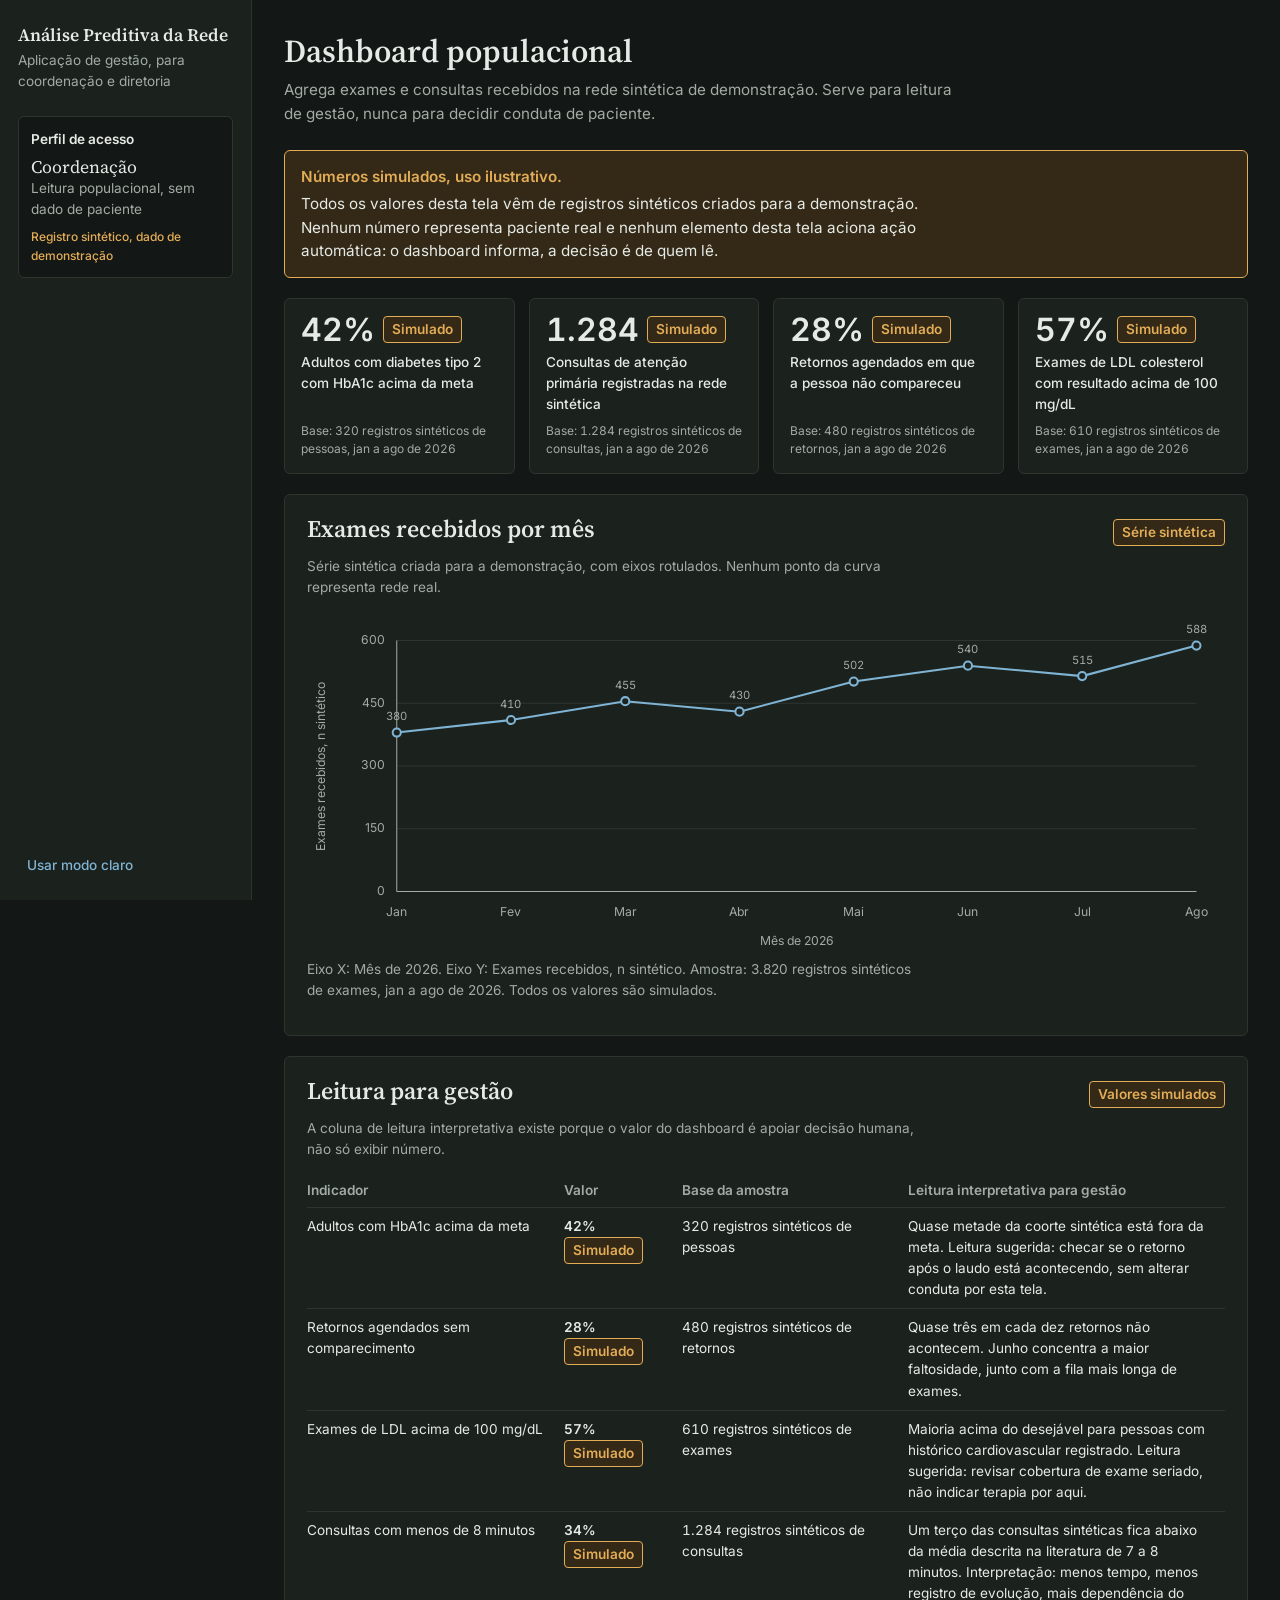
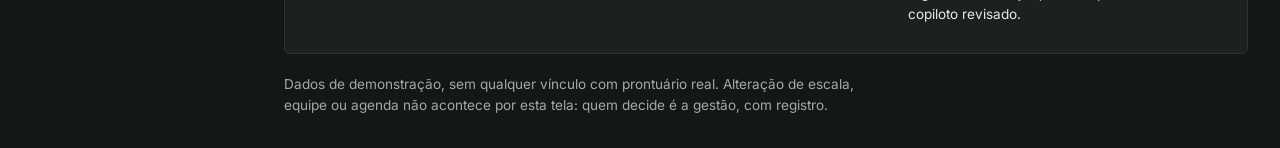
==== gestao/index.html @ dcf86ea3 "Etapa 1: dashboard vira aplicacao de gestao; app medico enxuto e padrao escuro" ====
<!doctype html>
<html lang="pt-BR" data-tema="escuro">
<head>
  <meta charset="utf-8">
  <meta name="viewport" content="width=device-width, initial-scale=1">
  <title>Análise Preditiva da Rede — Copiloto de Gestão</title>
  <meta name="description" content="Análise preditiva populacional para coordenação e diretoria. Números sintéticos, sem ação automática.">
  <link rel="stylesheet" href="../styles/fontes.css">
  <link rel="stylesheet" href="../styles/tokens.css">
  <link rel="stylesheet" href="../styles/app.css">
</head>
<body>
  <div class="app">

    <aside class="sidebar">
      <div class="marca">
        <p class="marca__nome">Análise Preditiva da Rede</p>
        <p class="marca__sub">Aplicação de gestão, para coordenação e diretoria</p>
      </div>

      <div class="contexto" aria-label="Perfil de acesso">
        <p class="contexto__titulo">Perfil de acesso</p>
        <p class="contexto__nome">Coordenação</p>
        <p class="contexto__meta">Leitura populacional, sem dado de paciente</p>
        <p class="contexto__aviso">Registro sintético, dado de demonstração</p>
      </div>

      <div class="sidebar__rodape">
        <button class="btn btn--fantasma tema-btn" type="button" id="btn-tema">Usar modo claro</button>
      </div>
    </aside>

    <main class="principal">

      <section class="tela" id="tela-dashboard">
        <header class="tela__cabecalho">
          <h1 class="tela__titulo">Dashboard populacional</h1>
          <p class="tela__contexto">
            Agrega exames e consultas recebidos na rede sintética de demonstração.
            Serve para leitura de gestão, nunca para decidir conduta de paciente.
          </p>
        </header>

        <div class="aviso-simulado" role="note">
          <p class="aviso-simulado__titulo">Números simulados, uso ilustrativo.</p>
          <p>
            Todos os valores desta tela vêm de registros sintéticos criados para a demonstração.
            Nenhum número representa paciente real e nenhum elemento desta tela aciona ação
            automática: o dashboard informa, a decisão é de quem lê.
          </p>
        </div>

        <div class="kpis" id="kpis"></div>

        <section class="painel" aria-label="Série temporal de exames">
          <div class="painel__cabecalho">
            <h2 class="painel__titulo">Exames recebidos por mês</h2>
            <span class="selo selo--simulado">Série sintética</span>
          </div>
          <p class="painel__nota" id="serie-nota"></p>
          <div class="grafico" id="grafico"></div>
          <p class="painel__nota" id="serie-legenda"></p>
        </section>

        <section class="painel" aria-label="Tabela de leitura para gestão">
          <div class="painel__cabecalho">
            <h2 class="painel__titulo">Leitura para gestão</h2>
            <span class="selo selo--simulado">Valores simulados</span>
          </div>
          <p class="painel__nota">
            A coluna de leitura interpretativa existe porque o valor do dashboard é apoiar
            decisão humana, não só exibir número.
          </p>
          <div class="tabela-rolagem">
            <table class="tabela" id="tabela-gestao"></table>
          </div>
        </section>

        <p class="nota-rodape">
          Dados de demonstração, sem qualquer vínculo com prontuário real. Alteração de escala,
          equipe ou agenda não acontece por esta tela: quem decide é a gestão, com registro.
        </p>
      </section>

    </main>
  </div>

  <script src="../scripts/data/dashboard.js"></script>
  <script src="../scripts/ui/util.js"></script>
  <script src="../scripts/ui/dashboard.js"></script>
  <script>
    /* tema compartilhado com o app do médico (mesma origem) */
    (function () {
      function aplicar(tema) {
        document.documentElement.setAttribute("data-tema", tema);
        document.getElementById("btn-tema").textContent =
          tema === "escuro" ? "Usar modo claro" : "Usar modo escuro";
        CM.store.gravar("tema", tema);
      }
      var salvo = CM.store.ler("tema");
      aplicar(salvo === "claro" || salvo === "escuro" ? salvo : "escuro");
      document.getElementById("btn-tema").addEventListener("click", function () {
        var atual = document.documentElement.getAttribute("data-tema");
        aplicar(atual === "escuro" ? "claro" : "escuro");
      });
      CM.ui.dashboard.init();
    })();
  </script>
</body>
</html>
---- styles/fontes.css ----
/* Fontes auto-hospedadas: Inter e Source Serif 4 (subconjunto latin, Google Fonts). */
/* Garante o visual da apresentação sem conexão com a internet. */

@font-face {
  font-family: 'Inter';
  font-style: normal;
  font-weight: 400;
  font-display: swap;
  src: url(fontes/Inter-var.woff2) format('woff2');
  unicode-range: U+0000-00FF, U+0131, U+0152-0153, U+02BB-02BC, U+02C6, U+02DA, U+02DC, U+0304, U+0308, U+0329, U+2000-206F, U+20AC, U+2122, U+2191, U+2193, U+2212, U+2215, U+FEFF, U+FFFD;
}

@font-face {
  font-family: 'Inter';
  font-style: normal;
  font-weight: 500;
  font-display: swap;
  src: url(fontes/Inter-var.woff2) format('woff2');
  unicode-range: U+0000-00FF, U+0131, U+0152-0153, U+02BB-02BC, U+02C6, U+02DA, U+02DC, U+0304, U+0308, U+0329, U+2000-206F, U+20AC, U+2122, U+2191, U+2193, U+2212, U+2215, U+FEFF, U+FFFD;
}

@font-face {
  font-family: 'Inter';
  font-style: normal;
  font-weight: 600;
  font-display: swap;
  src: url(fontes/Inter-var.woff2) format('woff2');
  unicode-range: U+0000-00FF, U+0131, U+0152-0153, U+02BB-02BC, U+02C6, U+02DA, U+02DC, U+0304, U+0308, U+0329, U+2000-206F, U+20AC, U+2122, U+2191, U+2193, U+2212, U+2215, U+FEFF, U+FFFD;
}

@font-face {
  font-family: 'Source Serif 4';
  font-style: normal;
  font-weight: 400;
  font-display: swap;
  src: url(fontes/SourceSerif4-var.woff2) format('woff2');
  unicode-range: U+0000-00FF, U+0131, U+0152-0153, U+02BB-02BC, U+02C6, U+02DA, U+02DC, U+0304, U+0308, U+0329, U+2000-206F, U+20AC, U+2122, U+2191, U+2193, U+2212, U+2215, U+FEFF, U+FFFD;
}

@font-face {
  font-family: 'Source Serif 4';
  font-style: normal;
  font-weight: 600;
  font-display: swap;
  src: url(fontes/SourceSerif4-var.woff2) format('woff2');
  unicode-range: U+0000-00FF, U+0131, U+0152-0153, U+02BB-02BC, U+02C6, U+02DA, U+02DC, U+0304, U+0308, U+0329, U+2000-206F, U+20AC, U+2122, U+2191, U+2193, U+2212, U+2215, U+FEFF, U+FFFD;
}

@font-face {
  font-family: 'Source Serif 4';
  font-style: normal;
  font-weight: 700;
  font-display: swap;
  src: url(fontes/SourceSerif4-var.woff2) format('woff2');
  unicode-range: U+0000-00FF, U+0131, U+0152-0153, U+02BB-02BC, U+02C6, U+02DA, U+02DC, U+0304, U+0308, U+0329, U+2000-206F, U+20AC, U+2122, U+2191, U+2193, U+2212, U+2215, U+FEFF, U+FFFD;
}
---- styles/tokens.css ----
/* ============================================================
   Copiloto Médico de Insights — tokens de design
   Superfície fria, tinta quase-preta verde-azulada, um acento
   de confiança e cores de sinalização clínica com significado fixo.
   ============================================================ */

:root {
  /* Paleta base */
  --bg: #E9ECE9;
  --ink: #16211C;
  --muted: #5C655F;
  --primary: #1B4B66;
  --primary-ink: #FFFFFF;
  --line: #D7DDD8;
  --panel: #FFFFFF;

  /* Sinalização clínica — significado fixo em todo o produto */
  --amber: #A9721F;
  --amber-bg: #FBF1E0;
  --red: #9C3E37;
  --red-bg: #F7E9E7;
  --green: #2F6B4F;
  --green-bg: #E7F0EA;

  /* Forma: cantos quase retos, como formulário impresso */
  --raio-painel: 6px;
  --raio-controle: 4px;

  /* Escala tipográfica: 6 tamanhos, sem intermediários */
  --t-1: 0.75rem;
  --t-2: 0.85rem;
  --t-3: 0.95rem;
  --t-4: 1.1rem;
  --t-5: 1.5rem;
  --t-6: 2rem;

  --fonte-titulo: "Source Serif 4", Georgia, "Times New Roman", serif;
  --fonte-ui: "Inter", "Segoe UI", system-ui, -apple-system, sans-serif;

  /* Blocos de leitura ficam abaixo de 80 caracteres por linha */
  --largura-leitura: 68ch;

  --sidebar-largura: 252px;
  --area-largura: 980px;
}

/* Modo escuro: inverte a luminância, mantém a função semântica
   de cada token (âmbar continua atenção, vermelho continua
   bloqueado, verde continua confirmado). */
[data-tema="escuro"] {
  --bg: #131715;
  --ink: #E6EAE6;
  --muted: #A2ABA4;
  --primary: #7FB4D4;
  --primary-ink: #10222D;
  --line: #2E352F;
  --panel: #1B211D;

  --amber: #E3AC57;
  --amber-bg: #332916;
  --red: #E3938B;
  --red-bg: #33211F;
  --green: #86C6A1;
  --green-bg: #1D2C24;
}
---- styles/app.css ----
/* ============================================================
   Copiloto Médico de Insights — layout e componentes
   Hierarquia de laudo organizado: dados alinhados, cor como
   sinalização clínica, bordas finas, sem sombra genérica.
   ============================================================ */

*,
*::before,
*::after {
  box-sizing: border-box;
}

/* O atributo hidden precisa vencer os displays dos componentes. */
[hidden] {
  display: none !important;
}

html,
body {
  margin: 0;
  padding: 0;
}

body {
  background: var(--bg);
  color: var(--ink);
  font-family: var(--fonte-ui);
  font-size: var(--t-3);
  line-height: 1.55;
  -webkit-font-smoothing: antialiased;
  text-rendering: optimizeLegibility;
}

h1,
h2,
h3 {
  font-family: var(--fonte-titulo);
  font-weight: 600;
  line-height: 1.2;
  margin: 0;
}

p {
  margin: 0;
}

button {
  font-family: inherit;
  font-size: inherit;
  cursor: pointer;
}

:focus-visible {
  outline: 2px solid var(--primary);
  outline-offset: 2px;
}

/* ---------------------------- Estrutura ---------------------------- */

.app {
  min-height: 100vh;
}

.sidebar {
  position: fixed;
  top: 0;
  left: 0;
  bottom: 0;
  width: var(--sidebar-largura);
  background: var(--panel);
  border-right: 1px solid var(--line);
  display: flex;
  flex-direction: column;
  padding: 24px 18px 18px;
  gap: 24px;
  overflow-y: auto;
}

.marca__nome {
  font-family: var(--fonte-titulo);
  font-size: var(--t-4);
  font-weight: 600;
  line-height: 1.25;
}

.marca__sub {
  font-size: var(--t-2);
  color: var(--muted);
  margin-top: 4px;
}

.nav {
  display: flex;
  flex-direction: column;
  gap: 2px;
}

.nav__item {
  text-align: left;
  background: transparent;
  border: 0;
  border-radius: var(--raio-controle);
  padding: 9px 10px;
  color: var(--muted);
  font-size: var(--t-3);
  font-weight: 500;
}

.nav__item:hover {
  background: var(--bg);
  color: var(--ink);
}

.nav__item[aria-current="true"] {
  background: var(--primary);
  color: var(--primary-ink);
  font-weight: 600;
}

.sidebar__rodape {
  margin-top: auto;
  display: flex;
  flex-direction: column;
  gap: 10px;
}

.contexto {
  border: 1px solid var(--line);
  border-radius: var(--raio-painel);
  padding: 12px;
  background: var(--bg);
}

.contexto__titulo {
  font-size: var(--t-2);
  font-weight: 600;
}

.contexto__nome {
  font-family: var(--fonte-titulo);
  font-size: var(--t-4);
  margin-top: 6px;
  line-height: 1.25;
}

.contexto__meta {
  font-size: var(--t-2);
  color: var(--muted);
}

.contexto__aviso {
  font-size: var(--t-1);
  color: var(--amber);
  margin-top: 8px;
  font-weight: 500;
}

.principal {
  margin-left: var(--sidebar-largura);
  padding: 32px;
  max-width: calc(var(--area-largura) + 64px);
}

.tela[hidden] {
  display: none;
}

.tela__cabecalho {
  margin-bottom: 24px;
}

.tela__titulo {
  font-size: var(--t-6);
}

.tela__contexto {
  color: var(--muted);
  max-width: var(--largura-leitura);
  margin-top: 8px;
}

/* ---------------------------- Painéis ---------------------------- */

.grade {
  display: grid;
  gap: 20px;
  margin-bottom: 20px;
}

.grade--dois {
  grid-template-columns: repeat(2, minmax(0, 1fr));
}

.painel {
  background: var(--panel);
  border: 1px solid var(--line);
  border-radius: var(--raio-painel);
  padding: 20px 22px;
  margin-bottom: 20px;
}

.grade .painel {
  margin-bottom: 0;
}

.painel__cabecalho {
  display: flex;
  align-items: baseline;
  justify-content: space-between;
  gap: 16px;
  flex-wrap: wrap;
  margin-bottom: 10px;
}

.painel__titulo {
  font-size: var(--t-5);
}

.painel__nota {
  font-size: var(--t-2);
  color: var(--muted);
  max-width: var(--largura-leitura);
  margin-bottom: 14px;
}

.subtitulo {
  font-size: var(--t-4);
  margin-top: 22px;
  margin-bottom: 8px;
}

.nota-rodape {
  font-size: var(--t-2);
  color: var(--muted);
  max-width: var(--largura-leitura);
  margin-top: 4px;
}

.vazio {
  border: 1px dashed var(--line);
  border-radius: var(--raio-painel);
  padding: 18px;
}

.vazio__texto {
  color: var(--muted);
  font-size: var(--t-2);
}

/* ---------------------------- Botões ---------------------------- */

.btn {
  border-radius: var(--raio-controle);
  padding: 8px 14px;
  font-size: var(--t-3);
  font-weight: 500;
  border: 1px solid transparent;
  line-height: 1.3;
}

.btn--primario {
  background: var(--primary);
  color: var(--primary-ink);
}

.btn--primario:hover {
  filter: brightness(1.12);
}

.btn--secundario {
  background: var(--panel);
  color: var(--ink);
  border-color: var(--line);
}

.btn--secundario:hover {
  border-color: var(--muted);
}

.btn--fantasma {
  background: transparent;
  color: var(--primary);
  border-color: transparent;
  padding: 6px 8px;
  text-align: left;
  font-size: var(--t-2);
}

.btn--fantasma:hover {
  text-decoration: underline;
}

.btn[disabled] {
  opacity: 0.55;
  cursor: not-allowed;
}

.acoes-painel {
  display: flex;
  gap: 10px;
  flex-wrap: wrap;
  margin-top: 14px;
}

/* ---------------------------- Selos ---------------------------- */

.selo {
  display: inline-block;
  font-size: var(--t-2);
  font-weight: 600;
  padding: 2px 8px;
  border-radius: var(--raio-controle);
  border: 1px solid var(--line);
  color: var(--muted);
  background: var(--bg);
  white-space: nowrap;
}

.selo--pendente {
  color: var(--amber);
  background: var(--amber-bg);
  border-color: var(--amber);
}

.selo--bloqueado {
  color: var(--red);
  background: var(--red-bg);
  border-color: var(--red);
}

.selo--aceito {
  color: var(--green);
  background: var(--green-bg);
  border-color: var(--green);
}

.selo--ignorado {
  color: var(--muted);
  background: var(--bg);
  border-color: var(--line);
}

.selo--simulado {
  color: var(--amber);
  background: var(--amber-bg);
  border-color: var(--amber);
}

/* ---------------------------- Prontuário e transcrição ---------------------------- */

.ficha {
  display: grid;
  grid-template-columns: auto 1fr;
  gap: 2px 14px;
  font-size: var(--t-2);
  margin-bottom: 16px;
}

.ficha dt {
  color: var(--muted);
}

.ficha dd {
  margin: 0;
  font-weight: 500;
}

.secao-dados {
  margin-top: 14px;
}

.secao-dados__titulo {
  font-family: var(--fonte-ui);
  font-size: var(--t-3);
  font-weight: 600;
  margin-bottom: 6px;
}

.tabela {
  width: 100%;
  border-collapse: collapse;
  font-size: var(--t-2);
  text-align: left;
}

.tabela th {
  font-weight: 600;
  color: var(--muted);
  font-size: var(--t-2);
  border-bottom: 1px solid var(--line);
  padding: 6px 10px 6px 0;
  vertical-align: bottom;
}

.tabela td {
  border-bottom: 1px solid var(--line);
  padding: 8px 10px 8px 0;
  vertical-align: top;
}

.tabela tr:last-child td {
  border-bottom: 0;
}

.num {
  font-variant-numeric: tabular-nums;
}

.tabela-rolagem {
  overflow-x: auto;
}

/* tabelas do prontuário rolam horizontalmente em telas estreitas
   em vez de empurrar a largura da página */
.secao-dados {
  overflow-x: auto;
}

.transcricao {
  display: flex;
  flex-direction: column;
  gap: 12px;
}

.trecho {
  border-left: 2px solid var(--line);
  padding-left: 12px;
}

.trecho--paciente {
  border-left-color: var(--primary);
}

.trecho__cabecalho {
  display: flex;
  gap: 10px;
  align-items: baseline;
  font-size: var(--t-2);
  color: var(--muted);
}

.trecho__falante {
  font-weight: 600;
  color: var(--ink);
}

.trecho__hora {
  font-variant-numeric: tabular-nums;
}

.trecho__texto {
  margin-top: 2px;
  max-width: var(--largura-leitura);
}

/* ---------------------------- Barra de status e filtros ---------------------------- */

.barra-status {
  display: flex;
  flex-wrap: wrap;
  gap: 8px 18px;
  border: 1px solid var(--line);
  background: var(--bg);
  border-radius: var(--raio-painel);
  padding: 10px 14px;
  font-size: var(--t-2);
  margin-bottom: 14px;
}

.barra-status__item {
  display: flex;
  gap: 6px;
  align-items: center;
}

.barra-status__valor {
  font-weight: 600;
  font-variant-numeric: tabular-nums;
}

.filtros {
  display: flex;
  gap: 6px;
  flex-wrap: wrap;
  margin-bottom: 14px;
}

.filtro {
  background: var(--panel);
  border: 1px solid var(--line);
  border-radius: var(--raio-controle);
  padding: 5px 11px;
  font-size: var(--t-2);
  color: var(--muted);
}

.filtro[aria-pressed="true"] {
  border-color: var(--primary);
  color: var(--primary);
  font-weight: 600;
}

.lista-insights {
  display: flex;
  flex-direction: column;
  gap: 14px;
}

/* ---------------------------- Cartões de insight ---------------------------- */

.insight {
  border: 1px solid var(--line);
  border-radius: var(--raio-painel);
  background: var(--panel);
  padding: 16px 18px;
}

.insight--bloqueado {
  border: 2px solid var(--red);
  background: linear-gradient(0deg, var(--red-bg), var(--red-bg)) no-repeat;
  background-color: var(--panel);
}

.insight--aceito {
  border-left: 4px solid var(--green);
}

.insight--ignorado {
  opacity: 0.75;
}

.insight__topo {
  display: flex;
  justify-content: space-between;
  gap: 14px;
  align-items: flex-start;
  flex-wrap: wrap;
}

.insight__titulo {
  font-size: var(--t-4);
  max-width: 54ch;
}

.insight__corpo {
  margin-top: 8px;
  max-width: var(--largura-leitura);
  font-size: var(--t-3);
}

.insight__citacao {
  margin-top: 6px;
  font-size: var(--t-2);
}

.insight__fonte {
  margin-top: 12px;
  border-top: 1px solid var(--line);
  padding-top: 10px;
  font-size: var(--t-2);
  max-width: var(--largura-leitura);
}

.fonte__rotulo {
  font-weight: 600;
}

.fonte__detalhe {
  color: var(--muted);
}

.citacao {
  border-left: 2px solid var(--line);
  padding-left: 10px;
  margin: 8px 0 0;
  color: var(--muted);
  font-size: var(--t-2);
}

.insight__acoes {
  display: flex;
  gap: 10px;
  flex-wrap: wrap;
  align-items: center;
  margin-top: 14px;
}

.insight__registro {
  font-size: var(--t-2);
  color: var(--muted);
}

.insight__registro--ok {
  color: var(--green);
  font-weight: 500;
}

.bloqueio {
  margin-top: 12px;
  background: var(--red-bg);
  border: 1px solid var(--red);
  border-radius: var(--raio-controle);
  padding: 12px 14px;
  font-size: var(--t-2);
  max-width: var(--largura-leitura);
}

.bloqueio p + p {
  margin-top: 8px;
}

.bloqueio__rotulo {
  font-weight: 600;
  color: var(--red);
}

.encaminhamento-ok {
  margin-top: 12px;
  background: var(--green-bg);
  border: 1px solid var(--green);
  border-radius: var(--raio-controle);
  padding: 10px 14px;
  font-size: var(--t-2);
}

/* ---------------------------- Dashboard ---------------------------- */

.aviso-simulado {
  background: var(--amber-bg);
  border: 1px solid var(--amber);
  border-radius: var(--raio-painel);
  padding: 14px 16px;
  margin-bottom: 20px;
  font-size: var(--t-3);
  max-width: var(--area-largura);
}

.aviso-simulado__titulo {
  font-weight: 600;
  color: var(--amber);
  margin-bottom: 4px;
}

.aviso-simulado p + p {
  color: var(--ink);
  max-width: var(--largura-leitura);
}

.kpis {
  display: grid;
  grid-template-columns: repeat(4, minmax(0, 1fr));
  gap: 14px;
  margin-bottom: 20px;
}

.kpi {
  background: var(--panel);
  border: 1px solid var(--line);
  border-radius: var(--raio-painel);
  padding: 14px 16px;
  display: flex;
  flex-direction: column;
  gap: 6px;
}

.kpi__linha {
  display: flex;
  align-items: center;
  gap: 8px;
  flex-wrap: wrap;
}

.kpi__valor {
  font-size: var(--t-6);
  font-weight: 600;
  font-variant-numeric: tabular-nums;
  line-height: 1.05;
}

.kpi__rotulo {
  font-size: var(--t-2);
  font-weight: 500;
}

.kpi__base {
  font-size: var(--t-1);
  color: var(--muted);
  font-variant-numeric: tabular-nums;
  margin-top: auto;
}

.grafico svg {
  width: 100%;
  height: auto;
  display: block;
}

.grafico text {
  font-family: var(--fonte-ui);
  fill: var(--muted);
  font-size: 12px;
}

.grafico .grade-linha {
  stroke: var(--line);
  stroke-width: 1;
}

.grafico .eixo {
  stroke: var(--muted);
  stroke-width: 1;
}

.grafico .serie {
  fill: none;
  stroke: var(--primary);
  stroke-width: 2;
}

.grafico .serie-ponto {
  fill: var(--panel);
  stroke: var(--primary);
  stroke-width: 2;
}

.grafico .serie-valor {
  font-variant-numeric: tabular-nums;
  font-size: 11px;
}

.tabela .leitura {
  max-width: 40ch;
}

/* ---------------------------- Retorno ao paciente ---------------------------- */

.etapas {
  list-style: none;
  display: flex;
  gap: 10px;
  flex-wrap: wrap;
  padding: 0;
  margin: 0 0 20px;
}

.etapa {
  display: flex;
  align-items: center;
  gap: 8px;
  border: 1px solid var(--line);
  background: var(--panel);
  border-radius: var(--raio-painel);
  padding: 8px 14px;
  font-size: var(--t-2);
  color: var(--muted);
}

.etapa__num {
  display: inline-flex;
  align-items: center;
  justify-content: center;
  width: 20px;
  height: 20px;
  border-radius: 50%;
  border: 1px solid var(--line);
  font-size: var(--t-1);
  font-variant-numeric: tabular-nums;
}

.etapa--ativo {
  border-color: var(--primary);
  color: var(--ink);
  font-weight: 500;
}

.etapa--ativo .etapa__num {
  background: var(--primary);
  color: var(--primary-ink);
  border-color: var(--primary);
}

.etapa--concluido {
  border-color: var(--green);
  color: var(--green);
}

.etapa--concluido .etapa__num {
  background: var(--green);
  color: var(--panel);
  border-color: var(--green);
}

.rotulo-campo {
  display: block;
  font-size: var(--t-2);
  font-weight: 600;
  margin-bottom: 6px;
}

.campo-texto {
  width: 100%;
  font-family: var(--fonte-ui);
  font-size: var(--t-3);
  line-height: 1.6;
  color: var(--ink);
  background: var(--panel);
  border: 1px solid var(--line);
  border-radius: var(--raio-controle);
  padding: 12px 14px;
  resize: vertical;
  max-width: var(--area-largura);
}

.campo-texto:focus {
  outline: 2px solid var(--primary);
  outline-offset: 1px;
}

.erro {
  margin-top: 12px;
  background: var(--red-bg);
  border: 1px solid var(--red);
  border-radius: var(--raio-controle);
  color: var(--red);
  padding: 10px 14px;
  font-size: var(--t-2);
  max-width: var(--largura-leitura);
}

.regras {
  margin-top: 14px;
  font-size: var(--t-2);
  max-width: var(--largura-leitura);
  border: 1px solid var(--line);
  border-radius: var(--raio-controle);
  padding: 10px 14px;
  background: var(--bg);
}

.regras summary {
  cursor: pointer;
  font-weight: 600;
  color: var(--primary);
}

.regras__lista {
  margin: 10px 0 0;
  padding-left: 18px;
  color: var(--muted);
}

.regras__lista li + li {
  margin-top: 4px;
}

.regras__nota {
  margin-top: 10px;
  color: var(--ink);
}

.checkbox {
  display: flex;
  gap: 10px;
  align-items: flex-start;
  font-size: var(--t-3);
  max-width: var(--largura-leitura);
  margin-top: 6px;
}

.checkbox input {
  margin-top: 4px;
  accent-color: var(--primary);
  width: 16px;
  height: 16px;
}

.guardrail {
  margin-top: 18px;
  border: 1px solid var(--line);
  border-left: 3px solid var(--primary);
  border-radius: var(--raio-controle);
  padding: 12px 14px;
  font-size: var(--t-2);
  max-width: var(--largura-leitura);
}

.guardrail__titulo {
  font-weight: 600;
  margin-bottom: 4px;
}

.guardrail p + p {
  color: var(--muted);
}

.log {
  list-style: none;
  padding: 0;
  margin: 0;
  font-size: var(--t-2);
}

.log li {
  border-bottom: 1px solid var(--line);
  padding: 8px 0;
}

.log li:last-child {
  border-bottom: 0;
}

.log__vazio {
  color: var(--muted);
}

.log__hora {
  color: var(--muted);
  font-variant-numeric: tabular-nums;
  margin-right: 8px;
}

/* ---------------------------- Responsivo ---------------------------- */

@media (max-width: 1100px) {
  .kpis {
    grid-template-columns: repeat(2, minmax(0, 1fr));
  }

  .grade--dois {
    grid-template-columns: minmax(0, 1fr);
  }
}

@media (max-width: 860px) {
  .sidebar {
    position: static;
    width: auto;
    border-right: 0;
    border-bottom: 1px solid var(--line);
  }

  .nav {
    flex-direction: row;
    flex-wrap: wrap;
  }

  .principal {
    margin-left: 0;
    padding: 20px;
  }

  .kpis {
    grid-template-columns: minmax(0, 1fr);
  }

  .etapas {
    flex-direction: column;
  }
}
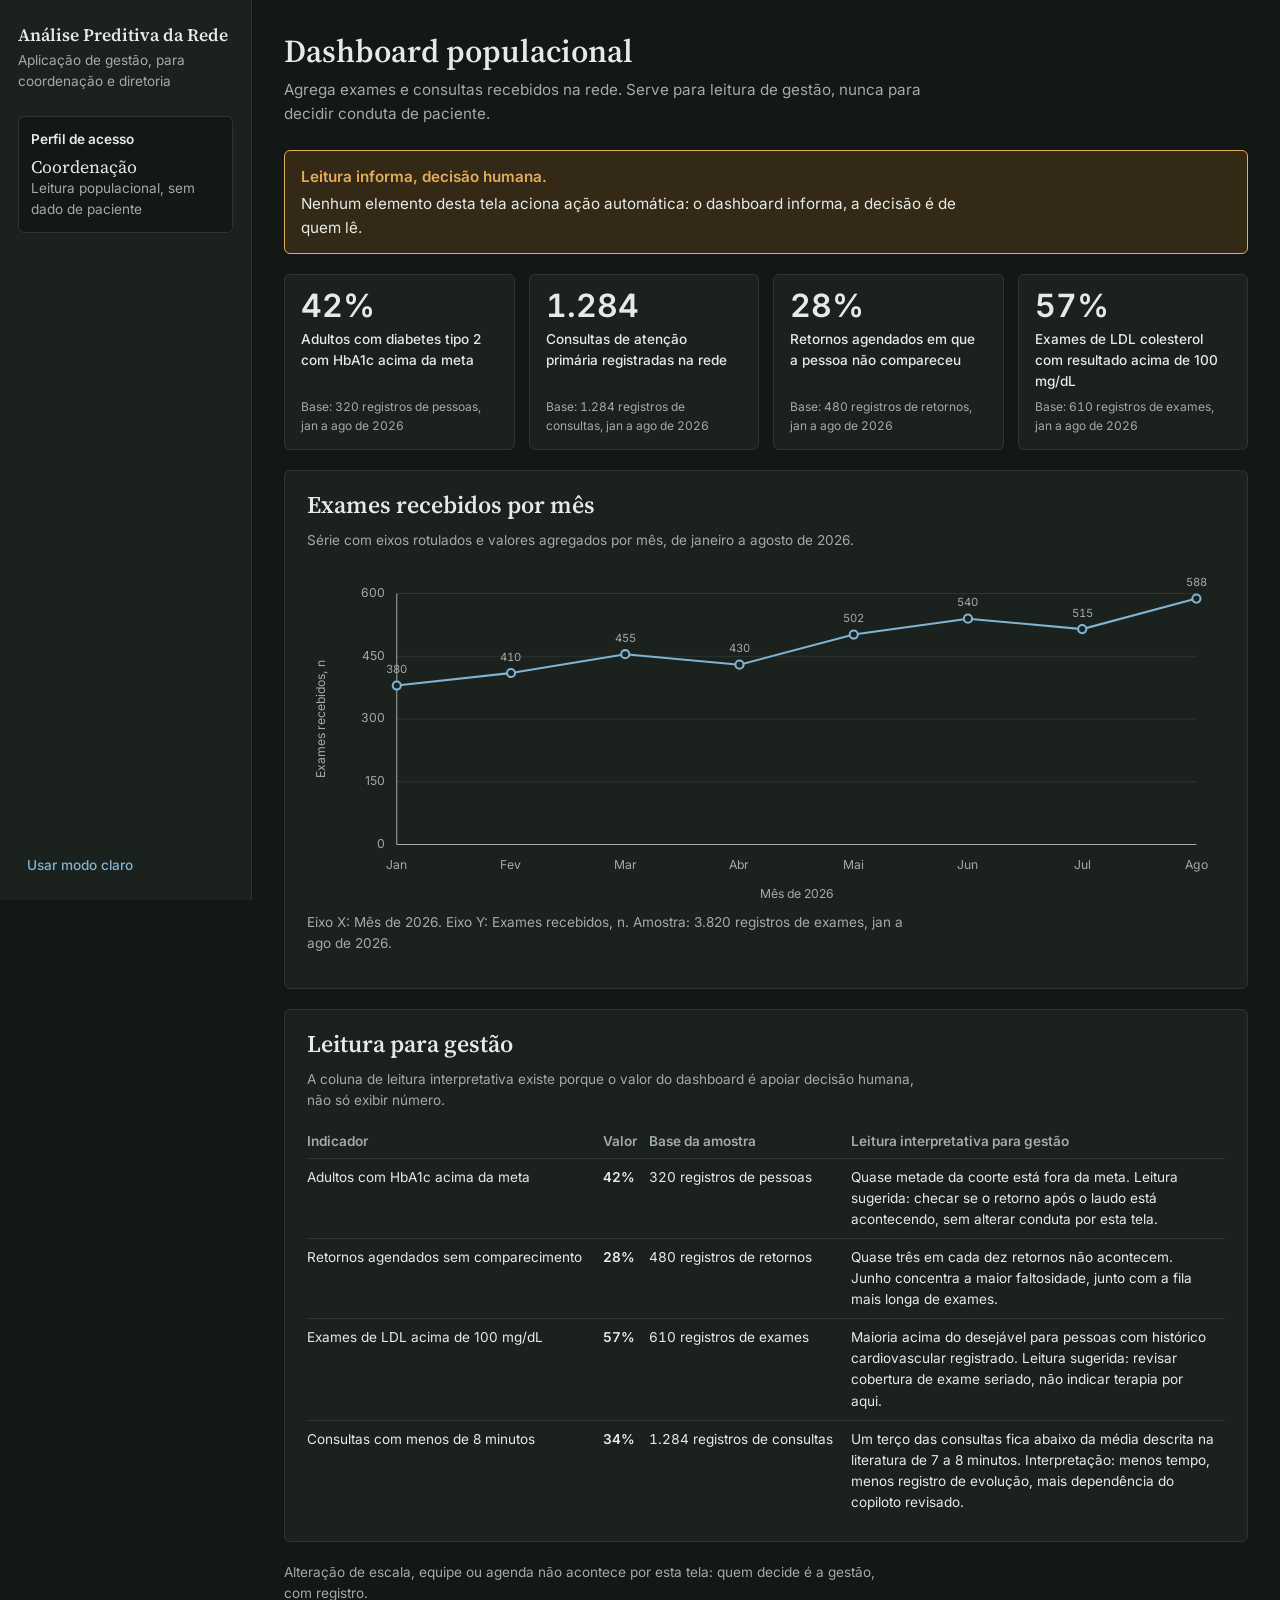
==== commit 1bef2538: "Remove marcadores de dados sintetico/simulado da interface, alinha docs e recaptura as 8 telas - UI:" ====
--- a/gestao/index.html
+++ b/gestao/index.html
@@ -4,7 +4,7 @@
   <meta charset="utf-8">
   <meta name="viewport" content="width=device-width, initial-scale=1">
   <title>Análise Preditiva da Rede — Copiloto de Gestão</title>
-  <meta name="description" content="Análise preditiva populacional para coordenação e diretoria. Números sintéticos, sem ação automática.">
+  <meta name="description" content="Análise preditiva populacional para coordenação e diretoria. Sem ação automática.">
   <link rel="stylesheet" href="../styles/fontes.css">
   <link rel="stylesheet" href="../styles/tokens.css">
   <link rel="stylesheet" href="../styles/app.css">
@@ -22,7 +22,6 @@
         <p class="contexto__titulo">Perfil de acesso</p>
         <p class="contexto__nome">Coordenação</p>
         <p class="contexto__meta">Leitura populacional, sem dado de paciente</p>
-        <p class="contexto__aviso">Registro sintético, dado de demonstração</p>
       </div>
 
       <div class="sidebar__rodape">
@@ -36,17 +35,16 @@
         <header class="tela__cabecalho">
           <h1 class="tela__titulo">Dashboard populacional</h1>
           <p class="tela__contexto">
-            Agrega exames e consultas recebidos na rede sintética de demonstração.
+            Agrega exames e consultas recebidos na rede.
             Serve para leitura de gestão, nunca para decidir conduta de paciente.
           </p>
         </header>
 
-        <div class="aviso-simulado" role="note">
-          <p class="aviso-simulado__titulo">Números simulados, uso ilustrativo.</p>
+        <div class="aviso-leitura" role="note">
+          <p class="aviso-leitura__titulo">Leitura informa, decisão humana.</p>
           <p>
-            Todos os valores desta tela vêm de registros sintéticos criados para a demonstração.
-            Nenhum número representa paciente real e nenhum elemento desta tela aciona ação
-            automática: o dashboard informa, a decisão é de quem lê.
+            Nenhum elemento desta tela aciona ação automática: o dashboard informa,
+            a decisão é de quem lê.
           </p>
         </div>
 
@@ -55,7 +53,6 @@
         <section class="painel" aria-label="Série temporal de exames">
           <div class="painel__cabecalho">
             <h2 class="painel__titulo">Exames recebidos por mês</h2>
-            <span class="selo selo--simulado">Série sintética</span>
           </div>
           <p class="painel__nota" id="serie-nota"></p>
           <div class="grafico" id="grafico"></div>
@@ -65,7 +62,6 @@
         <section class="painel" aria-label="Tabela de leitura para gestão">
           <div class="painel__cabecalho">
             <h2 class="painel__titulo">Leitura para gestão</h2>
-            <span class="selo selo--simulado">Valores simulados</span>
           </div>
           <p class="painel__nota">
             A coluna de leitura interpretativa existe porque o valor do dashboard é apoiar
@@ -77,8 +73,8 @@
         </section>
 
         <p class="nota-rodape">
-          Dados de demonstração, sem qualquer vínculo com prontuário real. Alteração de escala,
-          equipe ou agenda não acontece por esta tela: quem decide é a gestão, com registro.
+          Alteração de escala, equipe ou agenda não acontece por esta tela: quem decide é a
+          gestão, com registro.
         </p>
       </section>
 
--- a/styles/app.css
+++ b/styles/app.css
@@ -117,6 +117,117 @@
   font-weight: 600;
 }
 
+.fila {
+  display: flex;
+  flex-direction: column;
+  gap: 8px;
+}
+
+.fila__titulo {
+  font-size: var(--t-2);
+  font-weight: 600;
+  color: var(--muted);
+}
+
+.fila__lista {
+  list-style: none;
+  margin: 0;
+  padding: 0;
+  display: flex;
+  flex-direction: column;
+  gap: 6px;
+}
+
+.fila__item {
+  width: 100%;
+  display: flex;
+  flex-direction: column;
+  align-items: flex-start;
+  gap: 2px;
+  text-align: left;
+  background: var(--bg);
+  border: 1px solid var(--line);
+  border-radius: var(--raio-controle);
+  padding: 8px 10px;
+}
+
+.fila__item:hover {
+  border-color: var(--primary);
+}
+
+.fila__nome {
+  font-size: var(--t-3);
+  font-weight: 600;
+  color: var(--ink);
+}
+
+.fila__status {
+  font-size: var(--t-2);
+  color: var(--muted);
+}
+
+.fila__item--atual {
+  border-color: var(--primary);
+  border-left: 3px solid var(--primary);
+}
+
+.fila__item--atendimento .fila__status {
+  color: var(--primary);
+}
+
+.fila__item--atendido .fila__nome {
+  color: var(--muted);
+  font-weight: 500;
+}
+
+.fila__item--atendido .fila__status {
+  color: var(--green);
+}
+
+/* alternador de origem da transcrição (exemplo pronto ou texto colado) */
+.alternador {
+  display: inline-flex;
+  gap: 4px;
+  padding: 4px;
+  border: 1px solid var(--line);
+  border-radius: var(--raio-controle);
+  background: var(--bg);
+  margin-top: 8px;
+}
+
+.alternador__opcao {
+  border: 0;
+  background: transparent;
+  color: var(--muted);
+  font-size: var(--t-3);
+  font-weight: 500;
+  padding: 6px 12px;
+  border-radius: var(--raio-controle);
+}
+
+.alternador__opcao--ativo {
+  background: var(--primary);
+  color: var(--primary-ink);
+  font-weight: 600;
+}
+
+/* edição inline da redação dentro do cartão de ponto de atenção */
+.insight__edicao {
+  border-top: 1px solid var(--line);
+  margin-top: 12px;
+  padding-top: 12px;
+  display: flex;
+  flex-direction: column;
+  gap: 8px;
+}
+
+/* aviso de liberação do botão de finalizar na barra lateral */
+.finalizar-aviso {
+  margin-top: 8px;
+  font-size: var(--t-3);
+  color: var(--muted);
+}
+
 .sidebar__rodape {
   margin-top: auto;
   display: flex;
@@ -146,13 +257,6 @@
 .contexto__meta {
   font-size: var(--t-2);
   color: var(--muted);
-}
-
-.contexto__aviso {
-  font-size: var(--t-1);
-  color: var(--amber);
-  margin-top: 8px;
-  font-weight: 500;
 }
 
 .principal {
@@ -340,12 +444,6 @@
   border-color: var(--line);
 }
 
-.selo--simulado {
-  color: var(--amber);
-  background: var(--amber-bg);
-  border-color: var(--amber);
-}
-
 /* ---------------------------- Prontuário e transcrição ---------------------------- */
 
 .ficha {
@@ -625,7 +723,7 @@
 
 /* ---------------------------- Dashboard ---------------------------- */
 
-.aviso-simulado {
+.aviso-leitura {
   background: var(--amber-bg);
   border: 1px solid var(--amber);
   border-radius: var(--raio-painel);
@@ -635,13 +733,13 @@
   max-width: var(--area-largura);
 }
 
-.aviso-simulado__titulo {
+.aviso-leitura__titulo {
   font-weight: 600;
   color: var(--amber);
   margin-bottom: 4px;
 }
 
-.aviso-simulado p + p {
+.aviso-leitura p + p {
   color: var(--ink);
   max-width: var(--largura-leitura);
 }
@@ -957,3 +1055,16 @@
     flex-direction: column;
   }
 }
+
+/* ---------------------------- Ditado da consulta ---------------------------- */
+
+.ditado-partes {
+  display: flex;
+  flex-direction: column;
+  gap: 14px;
+  margin-top: 10px;
+}
+
+.parte .campo-texto {
+  margin-top: 6px;
+}
